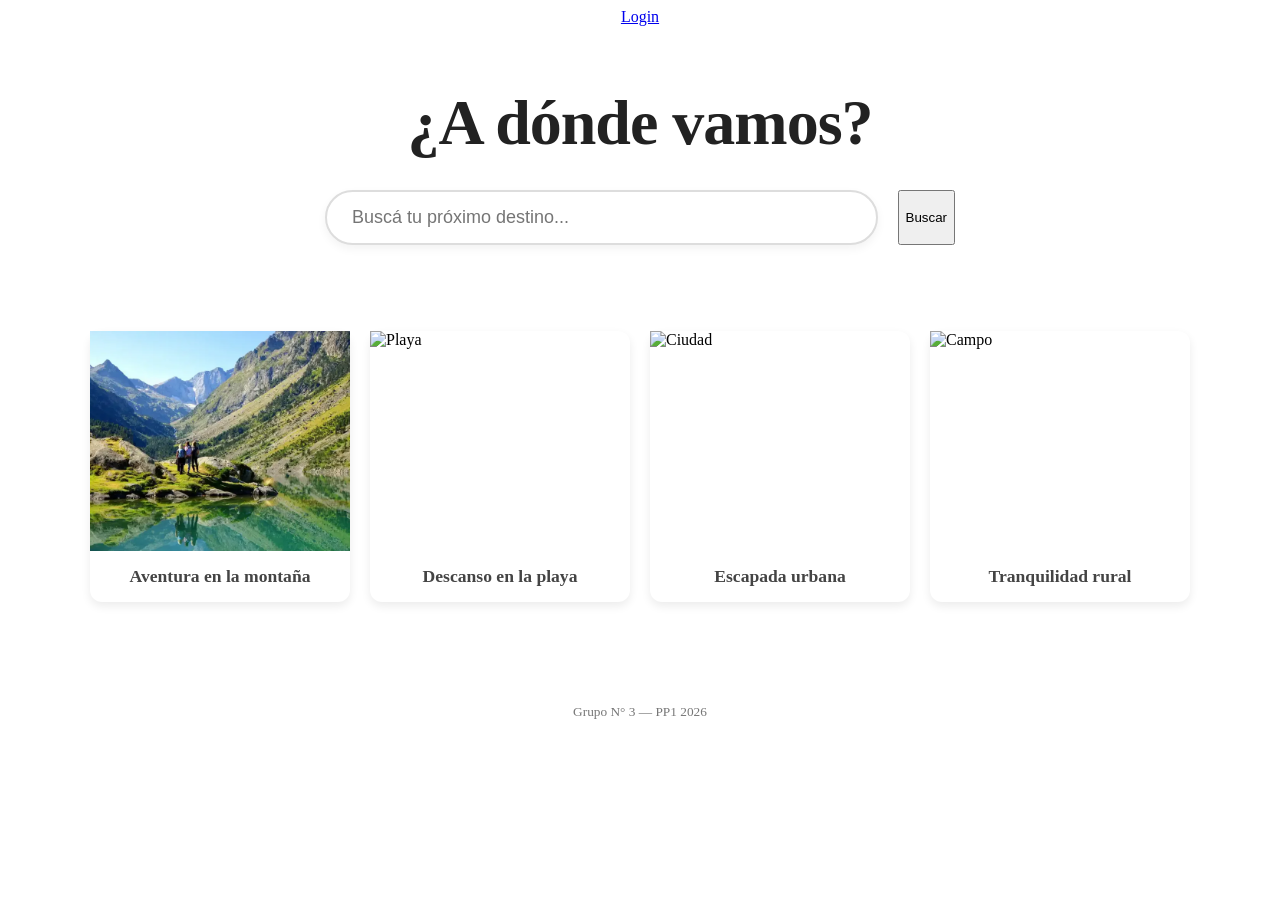
==== frontend/index.html @ f860f328 "doc: -animaciones con boostrap, y errores corregidos" ====
<!DOCTYPE html>
<html lang="es">
<head>
    <meta charset="UTF-8">
    <meta name="viewport" content="width=device-width, initial-scale=1.0">
    <title>Sistema de Reservas — Inicio</title>
    <link rel="stylesheet" href="assents/css/inicio.css">
</head>
<body>

    <header class="page-catalogo">
        <nav class="nav-inicio">
            <search class="buscador-inicio">
            <a href="login.html">Login</a>
        </nav>
    </header>

    <main class="contenedor-inicio-galeria">
        
        <section class="bloque-buscador">
            <h1 class="titulo-gigante">¿A dónde vamos?</h1>
            
            <search class="buscador-central">
                <form action="catalog-filtro.html" id="form-busqueda-inicio">
                    <input type="text" id="input-busqueda" placeholder="Buscá tu próximo destino..." required>
                    <button type="submit" class="btn-buscar-inicio">Buscar</button>
                </form>
                <p id="mensaje-login" style="color: red; font-weight: bold; margin-top: 10px;"></p>
            </search>
        </section>
        <section class="galeria-destinos">
            
            <figure class="destino-item">
                <img src="../docs/2da-entrega/imagenes_referencia/vacaciones-en-la-montana-en-espana.webp" alt="Montañas">
                <figcaption>Aventura en la montaña</figcaption>
            </figure>

            <figure class="destino-item">
                <img src="https://images.unsplash.com/photo-1499793983690-e29da59ef1c2?w=400" alt="Playa">
                <figcaption>Descanso en la playa</figcaption>
            </figure>

            <figure class="destino-item">
                <img src="https://images.unsplash.com/photo-1449844908441-8829872d2607?w=400" alt="Ciudad">
                <figcaption>Escapada urbana</figcaption>
            </figure>

            <figure class="destino-item">
                <img src="https://images.unsplash.com/photo-1476514525535-07fb3b4ae5f1?w=400" alt="Campo">
                <figcaption>Tranquilidad rural</figcaption>
            </figure>

        </section>
        
    </main>

    <footer class="footer-inicio">
        <small>Grupo N° 3 — PP1 2026</small>
    </footer>


    <script src="assents/js/index.js"></script>
</body>
</html>
---- frontend/assents/css/inicio.css ----
.page-inicio{
    background-color: #f5f5f5;
}

.inicio-nav {
    display: flex;
    justify-content: flex-end; 
    max-width: 1100px;
    width: 100%;
    margin: 0 auto;
}

.buscador-inicio {
    flex-grow: 1; 
    display: flex;
    justify-content: center;
    margin: 0 40px;
}

.buscador-inicio input {
    border-radius: 25px !important;
    width: 100%;
    max-width: 600px;
    padding: 14px 25px;
    border: none;
    font-size: 16px;
    outline: none;
    box-shadow: 0 4px 6px rgba(0,0,0,0.1);
}

.contenedor-inicio-galeria {
    max-width: 1100px;
    margin: 60px auto;
    padding: 0 20px;
    display: flex;
    flex-direction: column;
    gap: 70px; 
}

.bloque-buscador {
    display: flex;
    flex-direction: column;
    align-items: center;
    text-align: center;
}

.titulo-gigante {
    font-size: 4rem; 
    color: #222;
    margin: 0 0 30px 0;
    letter-spacing: -1px; 
}


.buscador-central {
    width: 100%;
    max-width: 650px;
    margin: 0 auto;
}

.buscador-central form {
    display: flex;
    gap: 20px;
    padding: 0 10px;
}

.buscador-central input {
    flex-grow: 1;
    padding: 15px 25px;
    border-radius: 50px; 
    border: 2px solid #ddd;
    font-size: 18px;
    outline: none;
    box-shadow: 0 4px 10px rgba(0,0,0,0.05);
}

.buscador-central input:focus {
    border-color: #5e5cee;
}

.inicio-btn-buscar {
    background-color: #5e5cee;
    color: white;
    border: none;
    padding: 0 35px;
    border-radius: 50px;
    font-weight: bold;
    font-size: 16px;
    cursor: pointer;
    box-shadow: 0 4px 10px rgba(0,0,0,0.1);
}

.btn-buscar-inicio:hover {
    background-color: #5e5cee;
}

.galeria-destinos {
    display: grid;
    grid-template-columns: repeat(auto-fit, minmax(220px, 1fr)); 
    gap: 20px;
}

.destino-item {
    margin: 0;
    border-radius: 12px;
    box-shadow: 0 4px 10px rgba(0,0,0,0.08);
    background-color: #fff;
    cursor: pointer;
}

.destino-item img {
    width: 100%;
    height: 220px;
    object-fit: cover;
    display: block;
}

.destino-item figcaption {
    padding: 15px;
    font-weight: bold;
    text-align: center;
    font-size: 1.1rem;
    color: #444;
}

.footer-inicio {
    text-align: center;
    padding: 40px 20px;
    color: #777;
    margin-top: auto;
}
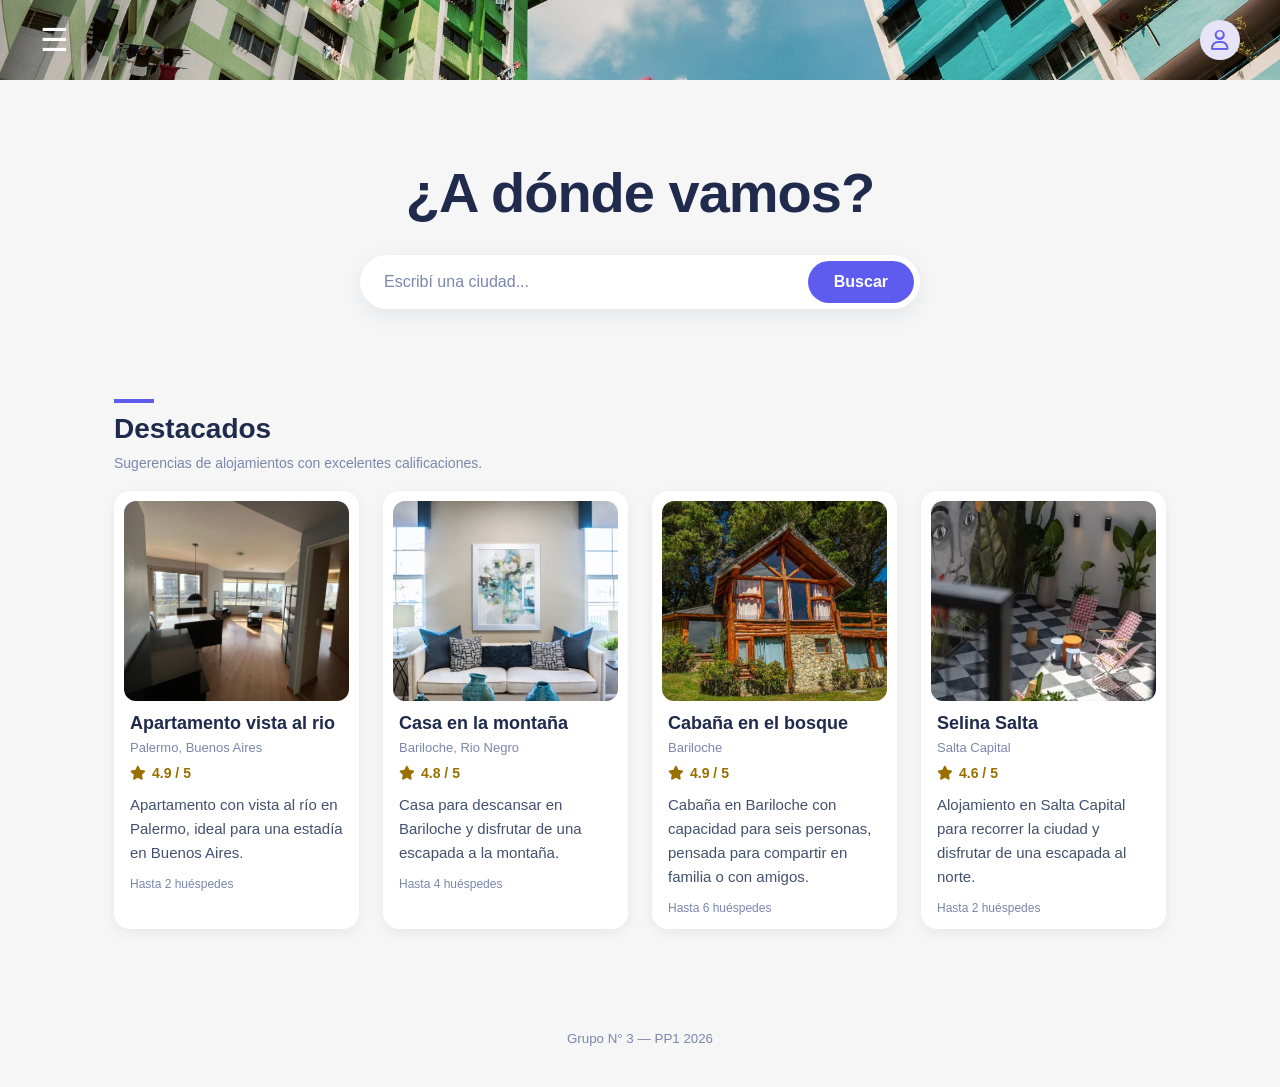
==== commit 817af21c: "doc: pantalla index funcional" ====
--- a/frontend/index.html
+++ b/frontend/index.html
@@ -4,61 +4,51 @@
     <meta charset="UTF-8">
     <meta name="viewport" content="width=device-width, initial-scale=1.0">
     <title>Sistema de Reservas — Inicio</title>
+    <link rel="stylesheet" href="https://cdnjs.cloudflare.com/ajax/libs/font-awesome/6.4.0/css/all.min.css">
     <link rel="stylesheet" href="assents/css/inicio.css">
 </head>
+
 <body>
 
     <header class="page-catalogo">
-        <nav class="nav-inicio">
-            <search class="buscador-inicio">
-            <a href="login.html">Login</a>
+        <nav class="nav-inicio" aria-label="Navegación principal">
+            <div class="buscador-inicio">
+                <a href="login.html" id="enlace-login" class="enlace-usuario" aria-label="Iniciar sesión" title="Iniciar sesión">
+                    <i class="fa-regular fa-user" aria-hidden="true"></i>
+                </a>
+            </div>
         </nav>
     </header>
 
     <main class="contenedor-inicio-galeria">
-        
+
         <section class="bloque-buscador">
             <h1 class="titulo-gigante">¿A dónde vamos?</h1>
-            
+
             <search class="buscador-central">
-                <form action="catalog-filtro.html" id="form-busqueda-inicio">
-                    <input type="text" id="input-busqueda" placeholder="Buscá tu próximo destino..." required>
-                    <button type="submit" class="btn-buscar-inicio">Buscar</button>
+                <form id="form-busqueda-inicio" action="catalog-filtro.html" method="GET" novalidate>
+                    <input type="search" id="input-busqueda" name="ciudad" placeholder="Escribí una ciudad..." aria-label="Ciudad del alojamiento" aria-describedby="error-busqueda" required>
+                    <button type="submit" id="btn-buscar-inicio" class="btn-buscar-inicio">Buscar</button>
                 </form>
-                <p id="mensaje-login" style="color: red; font-weight: bold; margin-top: 10px;"></p>
+
+                <p id="error-busqueda" class="error-busqueda" role="alert"></p>
             </search>
         </section>
-        <section class="galeria-destinos">
-            
-            <figure class="destino-item">
-                <img src="../docs/2da-entrega/imagenes_referencia/vacaciones-en-la-montana-en-espana.webp" alt="Montañas">
-                <figcaption>Aventura en la montaña</figcaption>
-            </figure>
 
-            <figure class="destino-item">
-                <img src="https://images.unsplash.com/photo-1499793983690-e29da59ef1c2?w=400" alt="Playa">
-                <figcaption>Descanso en la playa</figcaption>
-            </figure>
+        <section class="seccion-destacados" aria-labelledby="titulo-destacados">
+            <h2 id="titulo-destacados" class="titulo-destacados">Destacados</h2>
+            <p class="descripcion-destacados">Sugerencias de alojamientos con excelentes calificaciones.</p>
 
-            <figure class="destino-item">
-                <img src="https://images.unsplash.com/photo-1449844908441-8829872d2607?w=400" alt="Ciudad">
-                <figcaption>Escapada urbana</figcaption>
-            </figure>
+            <div id="lista-destacados" class="galeria-destinos" aria-live="polite"></div>
+        </section>
 
-            <figure class="destino-item">
-                <img src="https://images.unsplash.com/photo-1476514525535-07fb3b4ae5f1?w=400" alt="Campo">
-                <figcaption>Tranquilidad rural</figcaption>
-            </figure>
-
-        </section>
-        
     </main>
 
     <footer class="footer-inicio">
         <small>Grupo N° 3 — PP1 2026</small>
     </footer>
 
+    <script src="assents/js/index.js"></script>
 
-    <script src="assents/js/index.js"></script>
 </body>
 </html>
--- a/frontend/assents/css/inicio.css
+++ b/frontend/assents/css/inicio.css
@@ -1,133 +1,273 @@
 
-.page-inicio{
-    background-color: #f5f5f5;
-}
-
-.inicio-nav {
-    display: flex;
-    justify-content: flex-end; 
-    max-width: 1100px;
-    width: 100%;
-    margin: 0 auto;
-}
+:root {
+  --morado: #5e5cee;
+  --morado-oscuro: #4a48d4;
+  --lila: #E8E4F8;
+  --tinta: #1f2a4d;
+  --suave: #7b86ad;
+}
+
+* { box-sizing: border-box; }
+
+html, body {
+  margin: 0;
+  padding: 0;
+}
+
+body {
+  font-family: 'Nunito', sans-serif;
+  color: var(--tinta);
+  background: #f6f6f6;
+}
+
+a {
+  color: inherit;
+  text-decoration: none;
+}
+
+.nav-inicio { width: 100%; }
 
 .buscador-inicio {
-    flex-grow: 1; 
+  display: flex;
+  justify-content: space-between;
+  align-items: center;
+  height: 80px;
+  padding: 0 40px;
+  background: url("../../../docs/2da-entrega/imagenes_referencia/inmacus-hdb-908121_1920.jpg") center / cover;
+}
+
+.buscador-inicio::before {
+  content: "☰";
+  color: #fff;
+  font-size: 32px;
+  line-height: 1;
+}
+
+.nav-inicio a {
+  padding: 9px 22px;
+  border-radius: 999px;
+  background: var(--lila);
+  color: var(--morado);
+  font-weight: 700;
+}
+
+.contenedor-inicio-galeria {
+  max-width: 1100px;
+  margin: 0 auto;
+  padding: 0 24px 60px;
+}
+
+.bloque-buscador {
+  padding: 80px 0 60px;
+  text-align: center;
+}
+
+.titulo-gigante {
+  margin: 0 0 30px;
+  font-size: clamp(2.2rem, 6vw, 3.5rem);
+  font-weight: 800;
+  letter-spacing: -1px;
+  color: var(--tinta);
+}
+
+.buscador-central {
+  display: block;
+  max-width: 560px;
+  margin: 0 auto;
+}
+
+#form-busqueda-inicio {
+  display: flex;
+  align-items: center;
+  padding: 6px 6px 6px 22px;
+  background: #fff;
+  border-radius: 999px;
+  box-shadow: 0 6px 20px rgba(31, 42, 77, 0.08);
+}
+
+#input-busqueda {
+  flex: 1;
+  min-width: 0;
+  border: 0;
+  outline: 0;
+  background: transparent;
+  font: inherit;
+  color: var(--tinta);
+}
+
+#input-busqueda::placeholder { color: var(--suave); }
+
+.btn-buscar-inicio {
+  padding: 12px 26px;
+  border: 0;
+  border-radius: 999px;
+  background: var(--morado);
+  color: #fff;
+  font: inherit;
+  font-weight: 700;
+  cursor: pointer;
+}
+
+.btn-buscar-inicio:hover { background: var(--morado-oscuro); }
+
+.galeria-destinos {
+  display: grid;
+  grid-template-columns: repeat(auto-fit, minmax(240px, 1fr));
+  gap: 24px;
+}
+
+.destino-item {
+  display: block;
+  margin: 0;
+  padding: 10px 10px 14px;
+  background: #fff;
+  border-radius: 16px;
+  box-shadow: 0 4px 14px rgba(0, 0, 0, 0.06);
+  cursor: pointer;
+}
+
+.destino-item img {
+  display: block;
+  width: 100%;
+  height: 200px;
+  object-fit: cover;
+  border-radius: 12px;
+}
+
+.destino-item figcaption {
+  padding: 12px 6px 0;
+  font-weight: 800;
+  color: var(--tinta);
+}
+
+.footer-inicio {
+  padding: 40px 20px;
+  text-align: center;
+  color: var(--suave);
+}
+
+.nav-inicio .enlace-usuario {
     display: flex;
     justify-content: center;
-    margin: 0 40px;
-}
-
-.buscador-inicio input {
-    border-radius: 25px !important;
-    width: 100%;
-    max-width: 600px;
-    padding: 14px 25px;
-    border: none;
-    font-size: 16px;
-    outline: none;
-    box-shadow: 0 4px 6px rgba(0,0,0,0.1);
-}
-
-.contenedor-inicio-galeria {
-    max-width: 1100px;
-    margin: 60px auto;
-    padding: 0 20px;
+    align-items: center;
+    width: 40px;
+    height: 40px;
+    padding: 0;
+    border-radius: 50%;
+    font-size: 20px;
+}
+
+.error-busqueda {
+    min-height: 20px;
+    margin: 10px 0 0;
+    color: #b00020;
+    font-size: 14px;
+    font-weight: 600;
+}
+
+.btn-buscar-inicio:disabled {
+    opacity: 0.6;
+    cursor: wait;
+}
+
+.seccion-resultados {
+    margin-bottom: 40px;
+}
+
+.encabezado-resultados {
     display: flex;
-    flex-direction: column;
-    gap: 70px; 
-}
-
-.bloque-buscador {
+    justify-content: space-between;
+    align-items: center;
+    gap: 16px;
+    margin-bottom: 12px;
+}
+
+.titulo-resultados, .titulo-destacados {
+    margin: 0;
+    padding-top: 14px;
+    background: linear-gradient(#5e5cee, #5e5cee) top left / 40px 4px no-repeat;
+    color: #1f2a4d;
+    font-size: 28px;
+    font-weight: 800;
+}
+
+.resumen-resultados, .descripcion-destacados {
+    margin: 10px 0 20px;
+    color: #7b86ad;
+    font-size: 14px;
+}
+
+.btn-limpiar-inicio {
+    padding: 8px 14px;
+    border: 1px solid #d8ddeb;
+    border-radius: 8px;
+    background-color: #ffffff;
+    color: #5e5cee;
+    font: inherit;
+    font-size: 13px;
+    cursor: pointer;
+}
+
+.btn-limpiar-inicio:hover {
+    background-color: #efedff;
+}
+
+.destino-info {
+    padding: 12px 6px 0;
+}
+
+.destino-info h3 {
+    margin: 0 0 6px;
+    color: #1f2a4d;
+    font-size: 18px;
+}
+
+.destino-ubicacion {
+    margin: 0;
+    color: #7b86ad;
+    font-size: 13px;
+}
+
+.destino-calificacion {
     display: flex;
-    flex-direction: column;
     align-items: center;
+    gap: 6px;
+    margin: 10px 0;
+    color: #997000;
+    font-size: 14px;
+    font-weight: 700;
+}
+
+.destino-descripcion {
+    margin: 12px 0;
+    color: #43516d;
+    font-size: 15px;
+    line-height: 1.6;
+}
+
+.destino-capacidad {
+    margin: 0;
+    color: #7b86ad;
+    font-size: 12px;
+}
+
+.mensaje-inicio {
+    grid-column: 1 / -1;
+    margin: 0;
+    padding: 20px;
+    border-radius: 10px;
+    background-color: #efedff;
+    color: #5e5cee;
+    font-size: 14px;
     text-align: center;
 }
 
-.titulo-gigante {
-    font-size: 4rem; 
-    color: #222;
-    margin: 0 0 30px 0;
-    letter-spacing: -1px; 
-}
-
-
-.buscador-central {
-    width: 100%;
-    max-width: 650px;
-    margin: 0 auto;
-}
-
-.buscador-central form {
-    display: flex;
-    gap: 20px;
-    padding: 0 10px;
-}
-
-.buscador-central input {
-    flex-grow: 1;
-    padding: 15px 25px;
-    border-radius: 50px; 
-    border: 2px solid #ddd;
-    font-size: 18px;
-    outline: none;
-    box-shadow: 0 4px 10px rgba(0,0,0,0.05);
-}
-
-.buscador-central input:focus {
-    border-color: #5e5cee;
-}
-
-.inicio-btn-buscar {
-    background-color: #5e5cee;
-    color: white;
-    border: none;
-    padding: 0 35px;
-    border-radius: 50px;
-    font-weight: bold;
-    font-size: 16px;
-    cursor: pointer;
-    box-shadow: 0 4px 10px rgba(0,0,0,0.1);
-}
-
-.btn-buscar-inicio:hover {
-    background-color: #5e5cee;
-}
-
-.galeria-destinos {
-    display: grid;
-    grid-template-columns: repeat(auto-fit, minmax(220px, 1fr)); 
-    gap: 20px;
-}
-
-.destino-item {
-    margin: 0;
-    border-radius: 12px;
-    box-shadow: 0 4px 10px rgba(0,0,0,0.08);
-    background-color: #fff;
-    cursor: pointer;
-}
-
-.destino-item img {
-    width: 100%;
-    height: 220px;
-    object-fit: cover;
-    display: block;
-}
-
-.destino-item figcaption {
-    padding: 15px;
-    font-weight: bold;
-    text-align: center;
-    font-size: 1.1rem;
-    color: #444;
-}
-
-.footer-inicio {
-    text-align: center;
-    padding: 40px 20px;
-    color: #777;
-    margin-top: auto;
-}
-
+.mensaje-inicio.vacio {
+    background-color: #ffffff;
+    color: #6b7280;
+}
+
+.mensaje-inicio.error {
+    background-color: #fff0f3;
+    color: #b00020;
+}
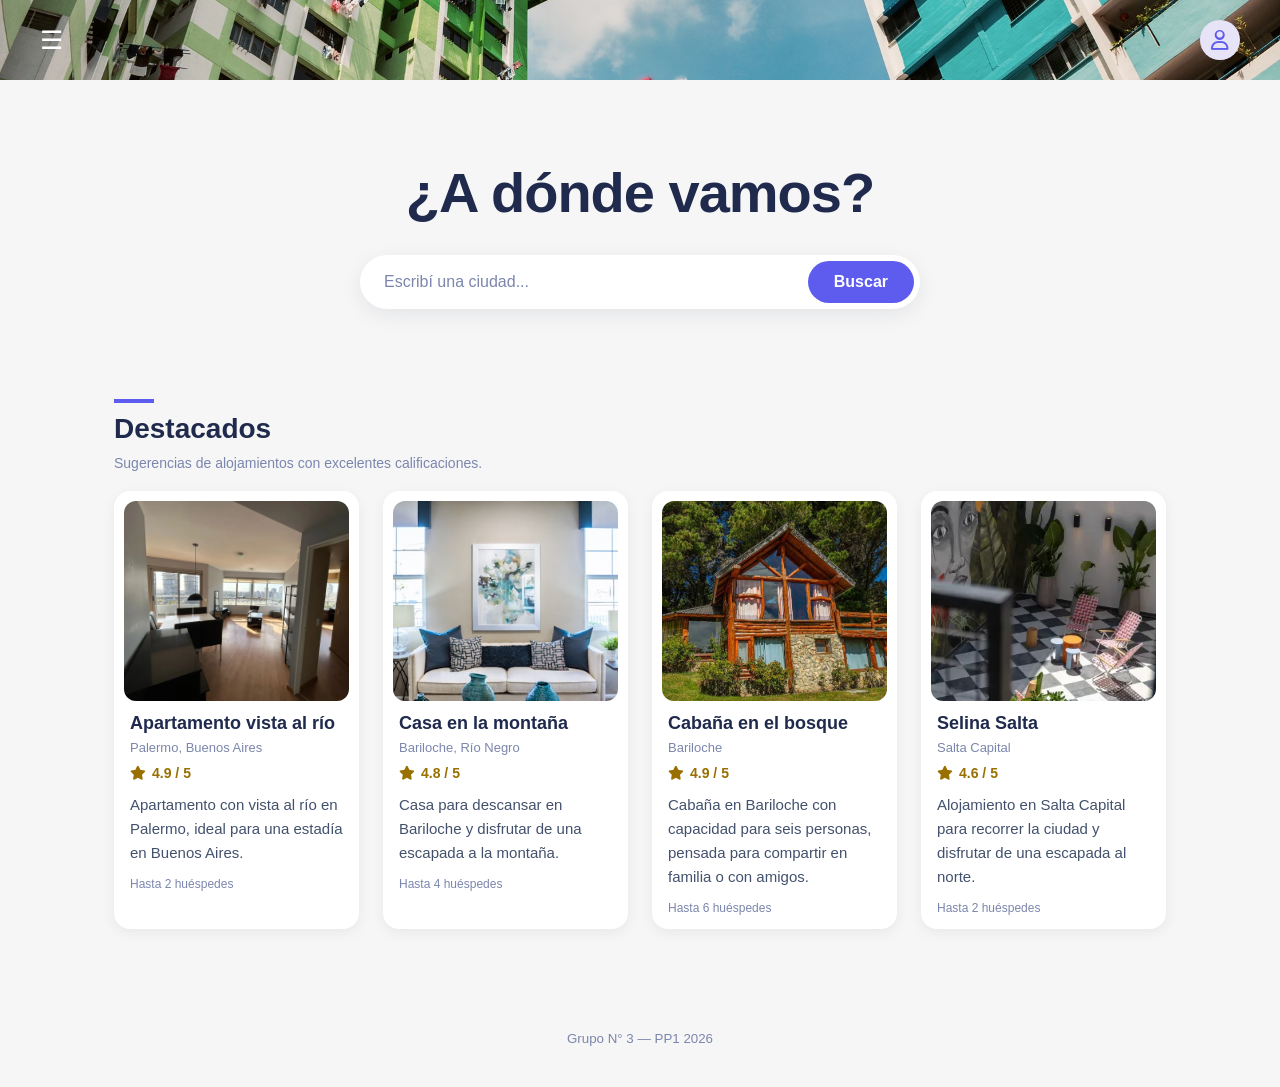
==== commit 290256b2: "funcionales" ====
--- a/frontend/index.html
+++ b/frontend/index.html
@@ -6,13 +6,18 @@
     <title>Sistema de Reservas — Inicio</title>
     <link rel="stylesheet" href="https://cdnjs.cloudflare.com/ajax/libs/font-awesome/6.4.0/css/all.min.css">
     <link rel="stylesheet" href="assents/css/inicio.css">
+    <link rel="stylesheet" href="assents/css/menu.css"> 
+    <link rel="stylesheet" href="https://cdnjs.cloudflare.com/ajax/libs/font-awesome/6.4.0/css/all.min.css">
 </head>
 
 <body>
 
     <header class="page-catalogo">
+        
         <nav class="nav-inicio" aria-label="Navegación principal">
             <div class="buscador-inicio">
+                <button type="button" class="btn-menu">☰</button>
+                
                 <a href="login.html" id="enlace-login" class="enlace-usuario" aria-label="Iniciar sesión" title="Iniciar sesión">
                     <i class="fa-regular fa-user" aria-hidden="true"></i>
                 </a>
@@ -49,6 +54,7 @@
     </footer>
 
     <script src="assents/js/index.js"></script>
+    <script src="assents/js/menu.js"></script> 
 
 </body>
 </html>
--- a/frontend/assents/css/inicio.css
+++ b/frontend/assents/css/inicio.css
@@ -12,6 +12,15 @@
 html, body {
   margin: 0;
   padding: 0;
+}
+
+.page-catalogo {
+    position: relative;
+}
+
+.buscador-inicio .btn-menu {
+    color: white;
+    font-size: 26px;
 }
 
 body {
@@ -36,12 +45,6 @@
   background: url("../../../docs/2da-entrega/imagenes_referencia/inmacus-hdb-908121_1920.jpg") center / cover;
 }
 
-.buscador-inicio::before {
-  content: "☰";
-  color: #fff;
-  font-size: 32px;
-  line-height: 1;
-}
 
 .nav-inicio a {
   padding: 9px 22px;
--- a/frontend/assents/css/menu.css
+++ b/frontend/assents/css/menu.css
@@ -0,0 +1,85 @@
+/* Botón hamburguesa: sin estilo propio, deja el de tu icono */
+.btn-menu {
+    background: none;
+    border: none;
+    padding: 0;
+    cursor: pointer;
+}
+
+/* Versión flotante, para páginas sin botón propio */
+.btn-menu-flotante {
+    color: white;
+    font-size: 26px;
+    position: fixed;
+    top: 15px;
+    left: 15px;
+    width: 42px;
+    height: 42px;
+    background-color: #1f2a4d;
+    border-radius: 50%;
+    z-index: 998;
+}
+
+/* Fondo oscuro */
+.menu-fondo {
+    display: none;
+    position: fixed;
+    top: 0;
+    left: 0;
+    width: 100%;
+    height: 100%;
+    background-color: rgba(0, 0, 0, 0.5);
+    z-index: 999;
+}
+
+.menu-fondo.abierto {
+    display: block;
+}
+
+/* Menú lateral */
+.menu-lateral {
+    position: fixed;
+    top: 0;
+    left: -280px;
+    width: 260px;
+    height: 100%;
+    padding: 20px;
+    box-sizing: border-box;
+    background-color: white;
+    font-family: 'Nunito', sans-serif;
+    z-index: 1000;
+    transition: left 0.3s;
+}
+
+.menu-lateral.abierto {
+    left: 0;
+}
+
+.menu-cerrar {
+    display: block;
+    margin-left: auto;
+    margin-bottom: 15px;
+    background: none;
+    border: none;
+    font-size: 22px;
+    color: #1f2a4d;
+    cursor: pointer;
+}
+
+.menu-lateral a {
+    display: block;
+    padding: 12px 10px;
+    border-radius: 8px;
+    color: #1f2a4d;
+    font-weight: 700;
+    text-decoration: none;
+}
+
+.menu-lateral a:hover {
+    background-color: #E8E4F8;
+}
+
+.menu-lateral a.activo {
+    background-color: #E8E4F8;
+    color: #5e5cee;
+}
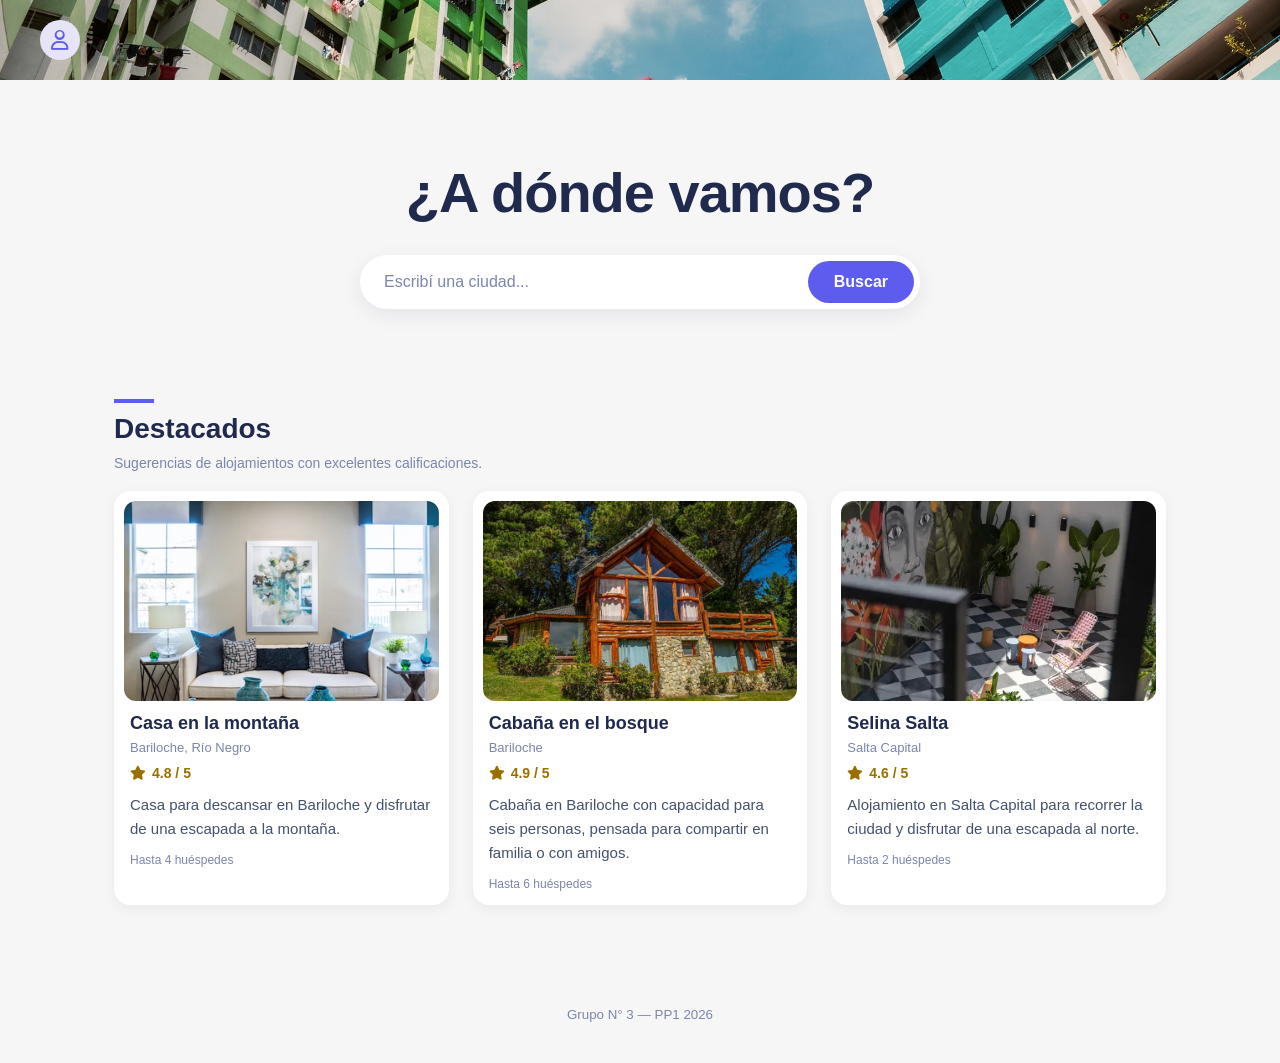
==== commit 3a082c0e: "Entrega 4: backend, registro, catalogo y documentacion" ====
--- a/frontend/index.html
+++ b/frontend/index.html
@@ -6,18 +6,13 @@
     <title>Sistema de Reservas — Inicio</title>
     <link rel="stylesheet" href="https://cdnjs.cloudflare.com/ajax/libs/font-awesome/6.4.0/css/all.min.css">
     <link rel="stylesheet" href="assents/css/inicio.css">
-    <link rel="stylesheet" href="assents/css/menu.css"> 
-    <link rel="stylesheet" href="https://cdnjs.cloudflare.com/ajax/libs/font-awesome/6.4.0/css/all.min.css">
 </head>
 
 <body>
 
     <header class="page-catalogo">
-        
         <nav class="nav-inicio" aria-label="Navegación principal">
             <div class="buscador-inicio">
-                <button type="button" class="btn-menu">☰</button>
-                
                 <a href="login.html" id="enlace-login" class="enlace-usuario" aria-label="Iniciar sesión" title="Iniciar sesión">
                     <i class="fa-regular fa-user" aria-hidden="true"></i>
                 </a>
@@ -53,8 +48,8 @@
         <small>Grupo N° 3 — PP1 2026</small>
     </footer>
 
+    <script src="assents/js/referencias-alojamientos.js"></script>
     <script src="assents/js/index.js"></script>
-    <script src="assents/js/menu.js"></script> 
 
 </body>
-</html>+</html>
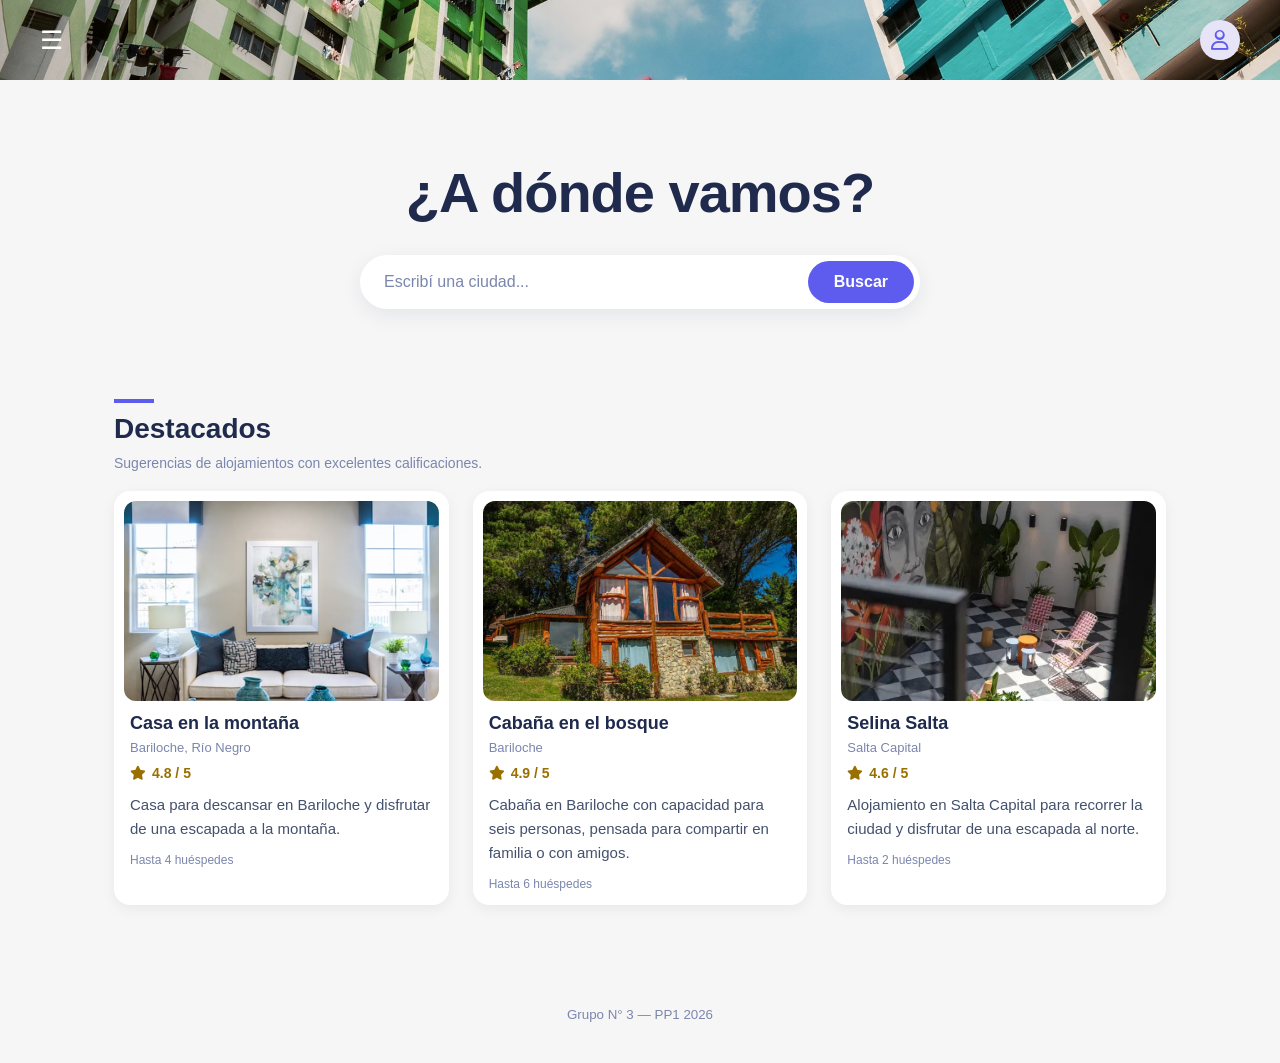
==== commit 9d201ec0: "Merge branch 'main' of https://github.com/bauti70/PP1-2026-grupo3" ====
--- a/frontend/index.html
+++ b/frontend/index.html
@@ -6,13 +6,18 @@
     <title>Sistema de Reservas — Inicio</title>
     <link rel="stylesheet" href="https://cdnjs.cloudflare.com/ajax/libs/font-awesome/6.4.0/css/all.min.css">
     <link rel="stylesheet" href="assents/css/inicio.css">
+    <link rel="stylesheet" href="assents/css/menu.css"> 
+    <link rel="stylesheet" href="https://cdnjs.cloudflare.com/ajax/libs/font-awesome/6.4.0/css/all.min.css">
 </head>
 
 <body>
 
     <header class="page-catalogo">
+        
         <nav class="nav-inicio" aria-label="Navegación principal">
             <div class="buscador-inicio">
+                <button type="button" class="btn-menu">☰</button>
+                
                 <a href="login.html" id="enlace-login" class="enlace-usuario" aria-label="Iniciar sesión" title="Iniciar sesión">
                     <i class="fa-regular fa-user" aria-hidden="true"></i>
                 </a>
@@ -50,6 +55,7 @@
 
     <script src="assents/js/referencias-alojamientos.js"></script>
     <script src="assents/js/index.js"></script>
+    <script src="assents/js/menu.js"></script> 
 
 </body>
 </html>
--- a/frontend/assents/css/menu.css
+++ b/frontend/assents/css/menu.css
@@ -0,0 +1,85 @@
+/* Botón hamburguesa: sin estilo propio, deja el de tu icono */
+.btn-menu {
+    background: none;
+    border: none;
+    padding: 0;
+    cursor: pointer;
+}
+
+/* Versión flotante, para páginas sin botón propio */
+.btn-menu-flotante {
+    color: white;
+    font-size: 26px;
+    position: fixed;
+    top: 15px;
+    left: 15px;
+    width: 42px;
+    height: 42px;
+    background-color: #1f2a4d;
+    border-radius: 50%;
+    z-index: 998;
+}
+
+/* Fondo oscuro */
+.menu-fondo {
+    display: none;
+    position: fixed;
+    top: 0;
+    left: 0;
+    width: 100%;
+    height: 100%;
+    background-color: rgba(0, 0, 0, 0.5);
+    z-index: 999;
+}
+
+.menu-fondo.abierto {
+    display: block;
+}
+
+/* Menú lateral */
+.menu-lateral {
+    position: fixed;
+    top: 0;
+    left: -280px;
+    width: 260px;
+    height: 100%;
+    padding: 20px;
+    box-sizing: border-box;
+    background-color: white;
+    font-family: 'Nunito', sans-serif;
+    z-index: 1000;
+    transition: left 0.3s;
+}
+
+.menu-lateral.abierto {
+    left: 0;
+}
+
+.menu-cerrar {
+    display: block;
+    margin-left: auto;
+    margin-bottom: 15px;
+    background: none;
+    border: none;
+    font-size: 22px;
+    color: #1f2a4d;
+    cursor: pointer;
+}
+
+.menu-lateral a {
+    display: block;
+    padding: 12px 10px;
+    border-radius: 8px;
+    color: #1f2a4d;
+    font-weight: 700;
+    text-decoration: none;
+}
+
+.menu-lateral a:hover {
+    background-color: #E8E4F8;
+}
+
+.menu-lateral a.activo {
+    background-color: #E8E4F8;
+    color: #5e5cee;
+}
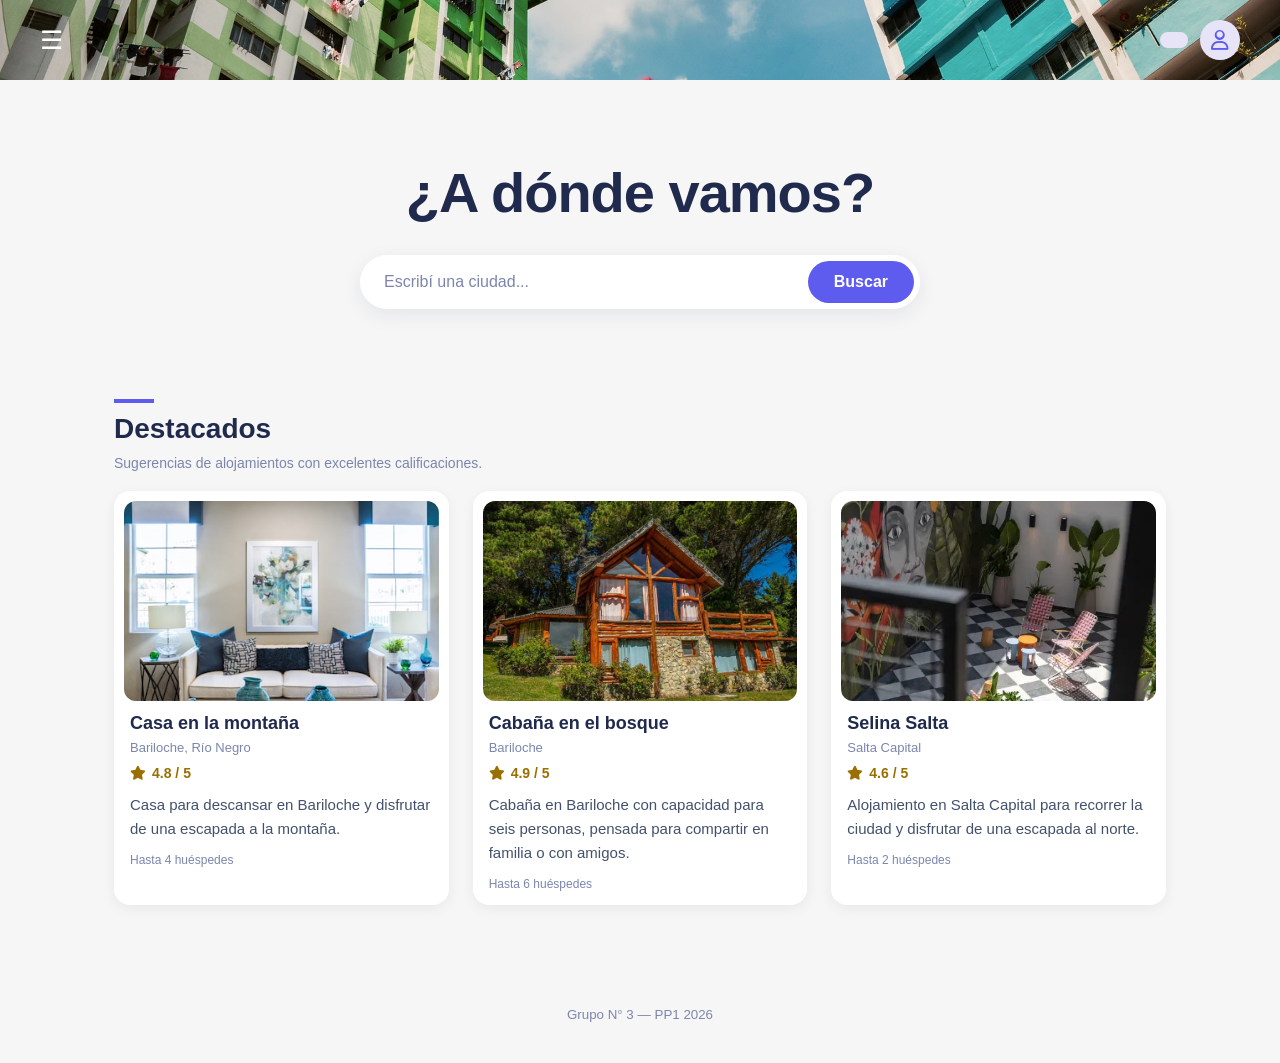
==== commit 92fd7081: "feat: habilitar registro de anfitriones y mostrar rol de usuario" ====
--- a/frontend/index.html
+++ b/frontend/index.html
@@ -18,6 +18,7 @@
             <div class="buscador-inicio">
                 <button type="button" class="btn-menu">☰</button>
                 
+                <span id="etiqueta-rol" class="etiqueta-rol" hidden></span>
                 <a href="login.html" id="enlace-login" class="enlace-usuario" aria-label="Iniciar sesión" title="Iniciar sesión">
                     <i class="fa-regular fa-user" aria-hidden="true"></i>
                 </a>
--- a/frontend/assents/css/inicio.css
+++ b/frontend/assents/css/inicio.css
@@ -1,4 +1,3 @@
-
 :root {
   --morado: #5e5cee;
   --morado-oscuro: #4a48d4;
@@ -274,3 +273,22 @@
     background-color: #fff0f3;
     color: #b00020;
 }
+
+.buscador-inicio .etiqueta-rol{
+  display: inline-flex;
+  align-items: center;
+  justify-content: center;
+  margin-left: auto;
+  margin-right: 12px;
+  padding: 8px 14px;
+  border-radius: 999px;
+  background-color: var(--lila);
+  color: var(--morado);
+  font-size: 13px;
+  font-weight: 800;
+  white-space: nowrap;
+}
+
+.buscaro-inicio .etiqueta-rol[hidden]{
+  display: none;
+}
--- a/frontend/assents/css/menu.css
+++ b/frontend/assents/css/menu.css
@@ -1,4 +1,4 @@
-/* Botón hamburguesa: sin estilo propio, deja el de tu icono */
+
 .btn-menu {
     background: none;
     border: none;
@@ -6,7 +6,7 @@
     cursor: pointer;
 }
 
-/* Versión flotante, para páginas sin botón propio */
+
 .btn-menu-flotante {
     color: white;
     font-size: 26px;
@@ -20,7 +20,7 @@
     z-index: 998;
 }
 
-/* Fondo oscuro */
+
 .menu-fondo {
     display: none;
     position: fixed;
@@ -36,7 +36,7 @@
     display: block;
 }
 
-/* Menú lateral */
+
 .menu-lateral {
     position: fixed;
     top: 0;
